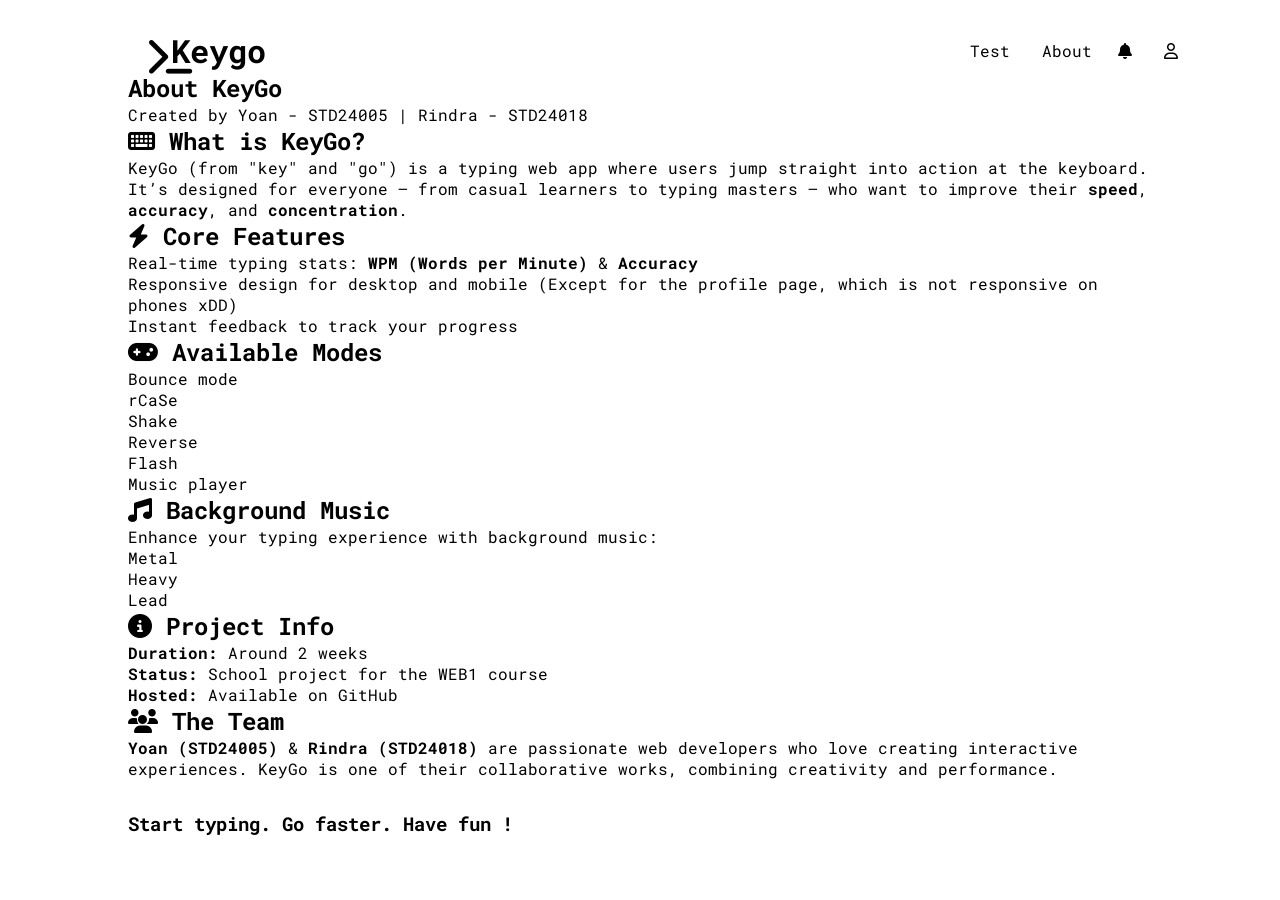
==== about.html @ ed084274 "Ajout de fichier about.html avec la description du projet , fonctionnalité et equipe" ====
<!DOCTYPE html>
<html lang="en">

<head>
    <meta charset="UTF-8">
    <meta name="viewport" content="width=device-width, initial-scale=1.0">
    <title>Keygo.com</title>
    <link rel="stylesheet" href="assets/css/about.css">
    <link rel="shortcut icon" href="assets/img/logo_keygo.png" type="image/x-icon">
    <link href='https://fonts.googleapis.com/css?family=Roboto Mono' rel='stylesheet'>
    <link rel="stylesheet" href="https://cdnjs.cloudflare.com/ajax/libs/font-awesome/6.7.2/css/all.min.css" integrity="sha512-Evv84Mr4kqVGRNSgIGL/F/aIDqQb7xQ2vcrdIwxfjThSH8CSR7PBEakCr51Ck+w+/U6swU2Im1vVX0SVk9ABhg==" crossorigin="anonymous" referrerpolicy="no-referrer" />
    <script defer src="assets/js/nav.js "></script>

</head>
<body>

    <header>
        <div id="navMenu">
        </div>
        <h2>About KeyGo</h2>
    </header>
    <main>
        
          <div class="container">
            <p class="creators">Created by Yoan - STD24005 | Rindra - STD24018</p>
        
            <h2><i class="fas fa-keyboard"></i> What is KeyGo?</h2>
            <p>
              <span class="highlight">KeyGo</span> (from "key" and "go") is a typing web app where users jump straight into action at the keyboard.
              It’s designed for everyone — from casual learners to typing masters — who want to improve their <strong>speed</strong>, <strong>accuracy</strong>, and <strong>concentration</strong>.
            </p>
        
            <h2><i class="fas fa-bolt"></i> Core Features</h2>
            <ul>
              <li>Real-time typing stats: <strong>WPM (Words per Minute)</strong> & <strong>Accuracy</strong></li>
              <li>Responsive design for desktop and mobile (Except for the profile page, which is not responsive on phones xDD)</li>
              <li>Instant feedback to track your progress</li>
            </ul>
        
            <h2><i class="fas fa-gamepad"></i> Available Modes</h2>
            <ul>
              <li>Bounce mode</li>
              <li>rCaSe</li>
              <li>Shake</li>
              <li>Reverse</li>
              <li>Flash</li>
              <li>Music player</li>
            </ul>
        
            <h2><i class="fas fa-music"></i> Background Music</h2>
            <p>Enhance your typing experience with background music:</p>
            <ul>
              <li>Metal</li>
              <li>Heavy</li>
              <li>Lead</li>
            </ul>
        
            <h2><i class="fas fa-info-circle"></i> Project Info</h2>
            <ul>
              <li><strong>Duration:</strong> Around 2 weeks</li>
              <li><strong>Status:</strong> School project for the WEB1 course</li>
              <li><strong>Hosted:</strong> Available on GitHub</li>
            </ul>
        
            <h2><i class="fas fa-users"></i> The Team</h2>
            <p><strong>Yoan (STD24005)</strong> & <strong>Rindra (STD24018)</strong> are passionate web developers who love creating interactive experiences. KeyGo is one of their collaborative works, combining creativity and performance.</p>
        
            <p style="margin-top: 2rem; font-weight: bold; font-size: 1.2rem;">Start typing. Go faster. Have fun !</p>
          </div>
    </main>
    
</body>
</html>
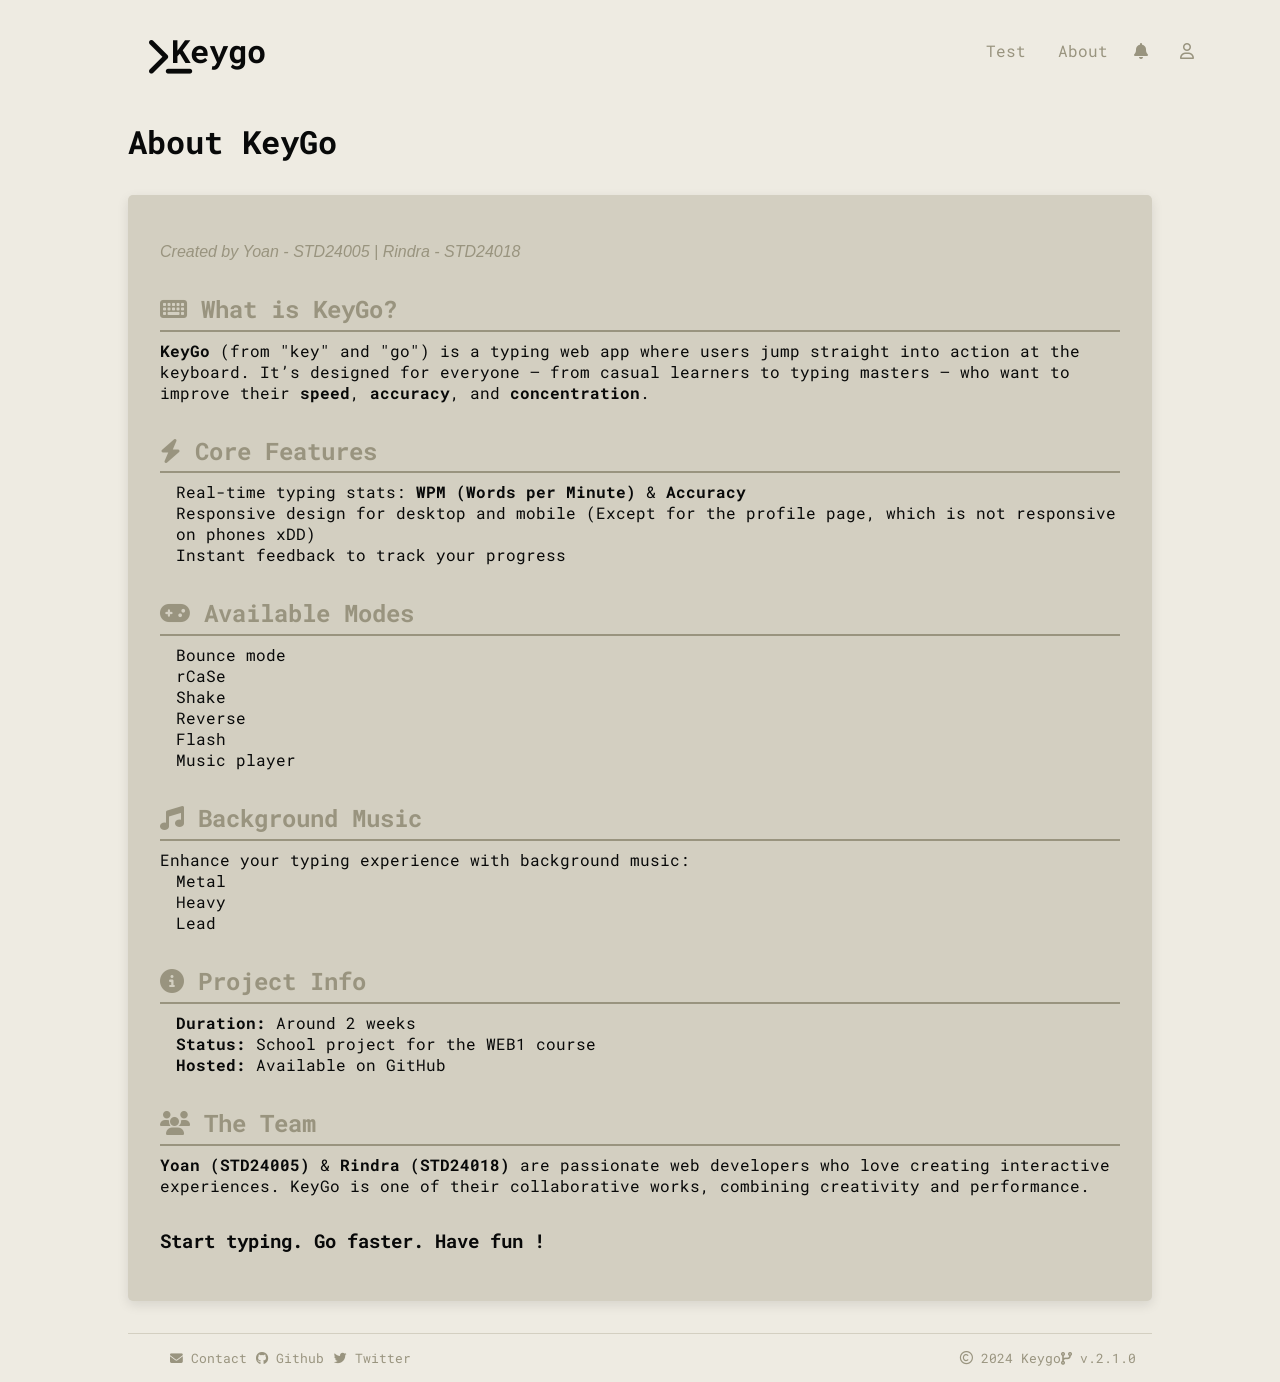
==== commit 3b05e7a0: "Ajout du footer dans la page About" ====
--- a/about.html
+++ b/about.html
@@ -10,6 +10,7 @@
     <link href='https://fonts.googleapis.com/css?family=Roboto Mono' rel='stylesheet'>
     <link rel="stylesheet" href="https://cdnjs.cloudflare.com/ajax/libs/font-awesome/6.7.2/css/all.min.css" integrity="sha512-Evv84Mr4kqVGRNSgIGL/F/aIDqQb7xQ2vcrdIwxfjThSH8CSR7PBEakCr51Ck+w+/U6swU2Im1vVX0SVk9ABhg==" crossorigin="anonymous" referrerpolicy="no-referrer" />
     <script defer src="assets/js/nav.js "></script>
+    <script defer src="assets/js/footer.js"></script>
 
 </head>
 <body>
@@ -68,6 +69,8 @@
             <p style="margin-top: 2rem; font-weight: bold; font-size: 1.2rem;">Start typing. Go faster. Have fun !</p>
           </div>
     </main>
+
+    <div id="footer"></div>
     
 </body>
 </html>
--- a/assets/css/about.css
+++ b/assets/css/about.css
@@ -0,0 +1,70 @@
+:root {
+  --bg_color: #EEEBE2;
+  --main-color: #080909;
+  --secondary-color: #99947F;
+  --sub_alt_color: #D3CFC1;
+}
+
+body {
+  margin: 0;
+  padding: 0;    
+  font-family: 'Roboto Mono', 'Arial';
+  background-color: var(--bg_color);
+  color: var(--main-color);
+}
+
+
+header h2 {
+  margin-top :3rem;
+  font-size: 2rem;
+}
+
+.container {
+  margin: 2rem auto;
+  padding: 2rem 2rem 3rem 2rem;
+  background-color: var(--sub_alt_color);
+  border-radius: 5px;
+  box-shadow: 0 4px 12px rgba(0,0,0,0.1);
+}
+
+.container h2 {
+  border-bottom: 2px solid var(--secondary-color);
+  padding-bottom: 0.3rem;
+  margin-top: 2rem;
+  margin-bottom: 0.5rem;
+  color: #99947F;
+}
+
+ul {
+  list-style-type: none;
+  padding-left: 1rem;
+}
+
+
+.creators, .credits {
+  font-style: italic;
+  color: var(--secondary-color);
+  margin-top: 1rem;
+}
+
+.highlight {
+  font-weight: bold;
+}
+
+footer {
+  text-align: center;
+  padding: 1rem;
+  margin-top: 3rem;
+  font-size: 0.9rem;
+  color: var(--secondary-color);
+}
+
+@media (max-width: 600px) {
+  .container {
+    padding: 1rem;
+  }
+
+  header h1 {
+    font-size: 1.5rem;
+  }
+}
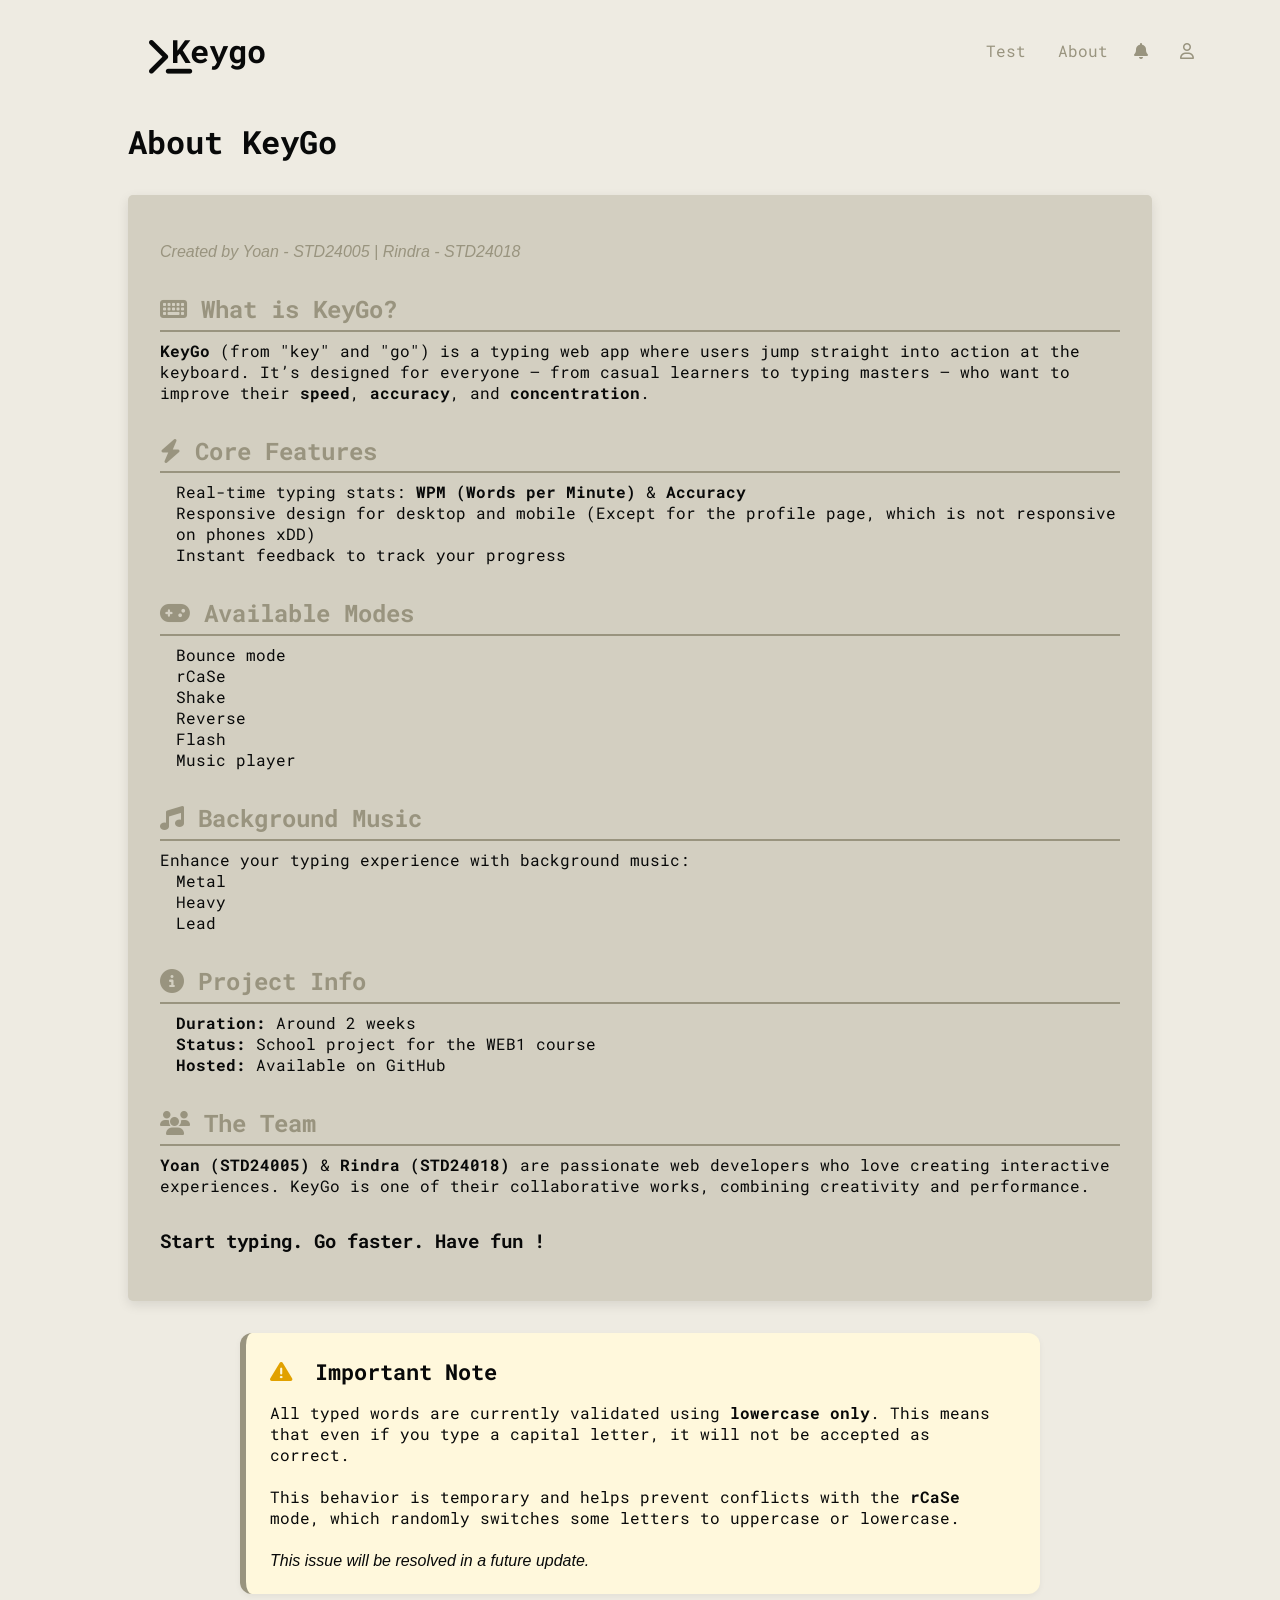
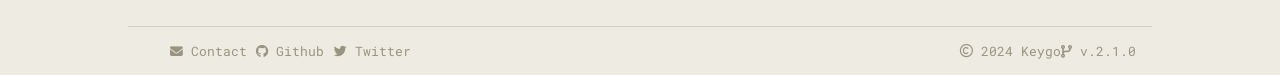
==== commit 4c2e9c15: "Ajout et Stylisation d'un point important concernant la validation des mots qui seront tous en minus" ====
--- a/about.html
+++ b/about.html
@@ -68,6 +68,19 @@
         
             <p style="margin-top: 2rem; font-weight: bold; font-size: 1.2rem;">Start typing. Go faster. Have fun !</p>
           </div>
+          <div class="alert-box">
+            <h2><i class="fa-solid fa-triangle-exclamation"></i> Important Note</h2>
+            <p>
+              All typed words are currently validated using <strong>lowercase only</strong>. 
+              This means that even if you type a capital letter, it will not be accepted as correct.
+              <br><br>
+              This behavior is temporary and helps prevent conflicts with the <strong>rCaSe</strong> mode, 
+              which randomly switches some letters to uppercase or lowercase.
+              <br><br>
+              <em>This issue will be resolved in a future update.</em>
+            </p>
+          </div>
+          
     </main>
 
     <div id="footer"></div>
--- a/assets/css/about.css
+++ b/assets/css/about.css
@@ -51,6 +51,26 @@
   font-weight: bold;
 }
 
+.alert-box{
+  background-color: #fff8dc;
+  border-left: 6px solid var(--secondary-color);
+  padding: 1.5rem;
+  border-radius: 12px;
+  margin: 2rem auto;
+  max-width: 800px;
+  box-shadow: 0 2px 6px rgba(0,0,0,0.05);
+  font-size: 1rem;
+  color: var(--main-color);
+}
+.alert-box h2{
+  font-size: 1.4rem;
+  margin-bottom: 1rem;
+}
+.alert-box h2 i {
+  margin-right: 10px;
+  color: #e1a100;
+}
+
 footer {
   text-align: center;
   padding: 1rem;
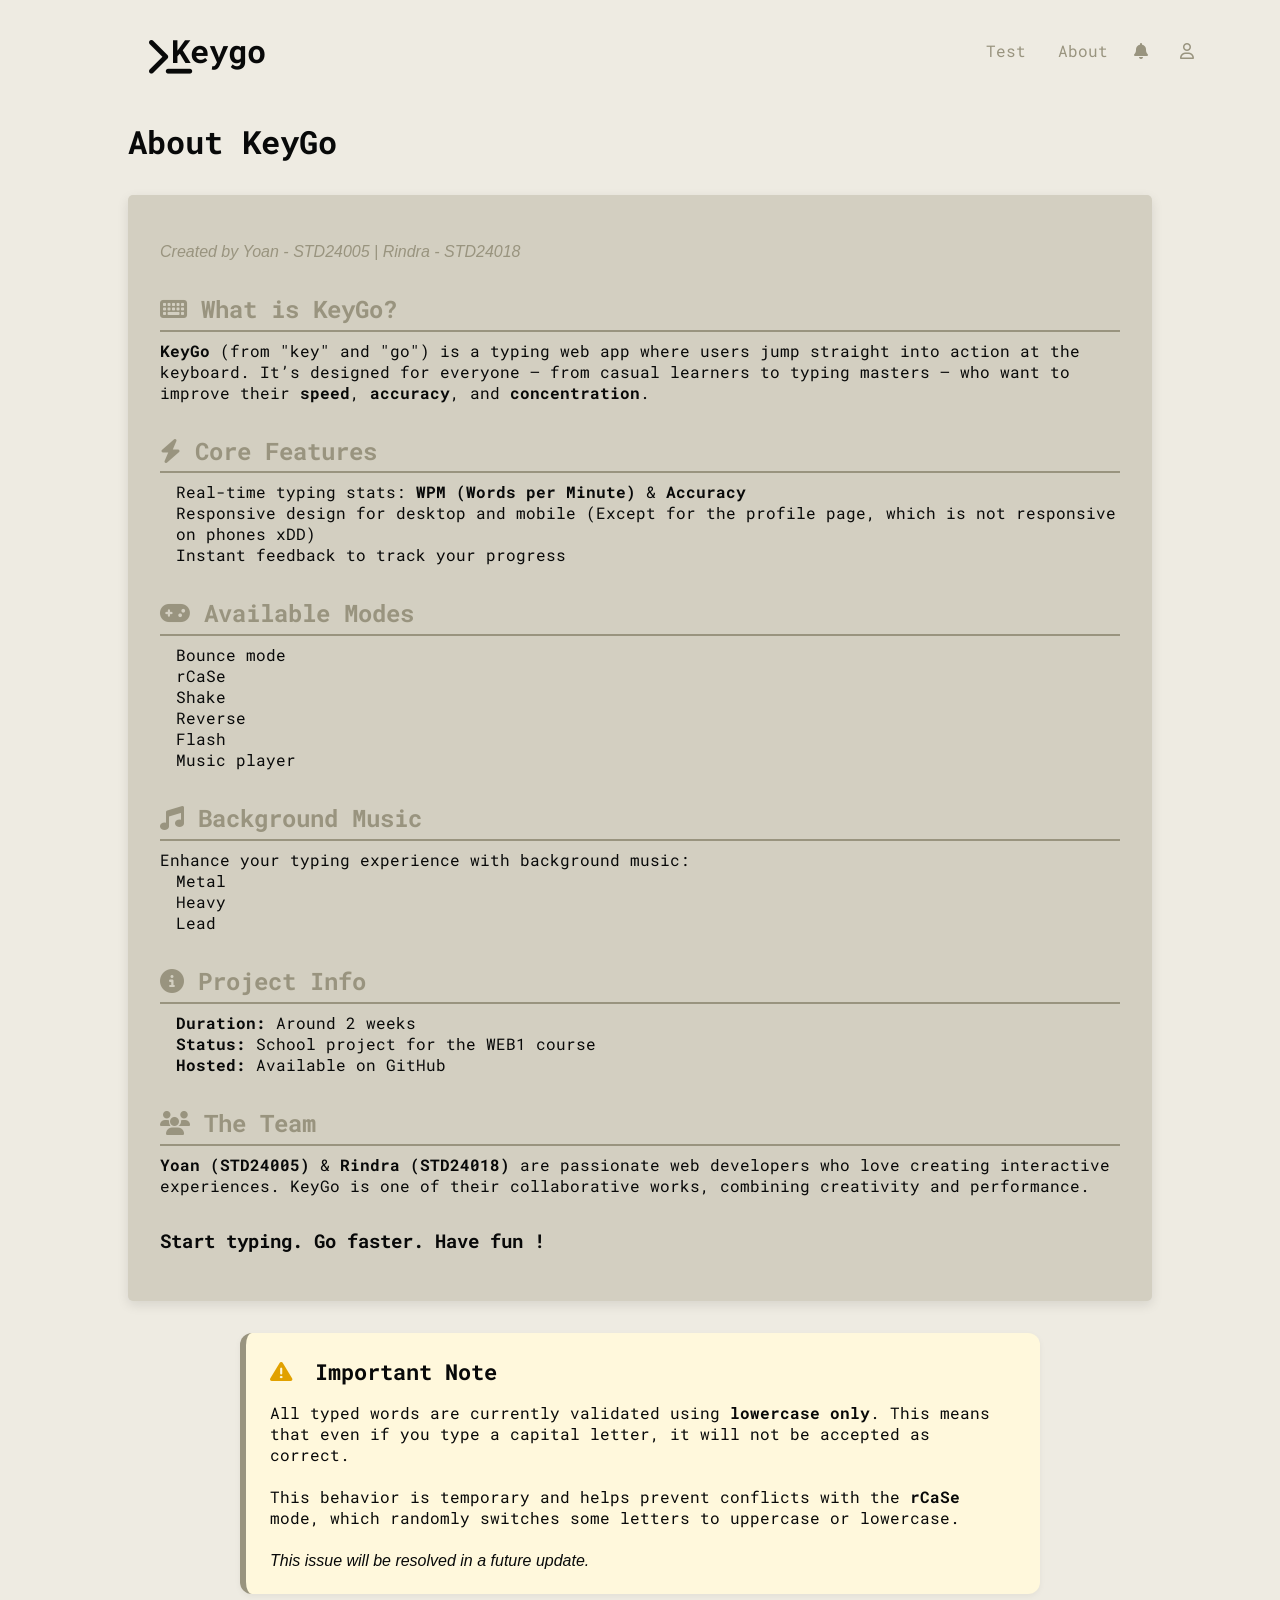
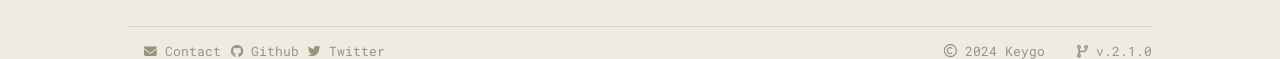
==== commit 0b548b27: "Reglage du footer" ====
--- a/about.html
+++ b/about.html
@@ -9,6 +9,7 @@
     <link rel="shortcut icon" href="assets/img/logo_keygo.png" type="image/x-icon">
     <link href='https://fonts.googleapis.com/css?family=Roboto Mono' rel='stylesheet'>
     <link rel="stylesheet" href="https://cdnjs.cloudflare.com/ajax/libs/font-awesome/6.7.2/css/all.min.css" integrity="sha512-Evv84Mr4kqVGRNSgIGL/F/aIDqQb7xQ2vcrdIwxfjThSH8CSR7PBEakCr51Ck+w+/U6swU2Im1vVX0SVk9ABhg==" crossorigin="anonymous" referrerpolicy="no-referrer" />
+    <link rel="stylesheet" href="assets/css/footer.css">
     <script defer src="assets/js/nav.js "></script>
     <script defer src="assets/js/footer.js"></script>
 
--- a/assets/css/about.css
+++ b/assets/css/about.css
@@ -71,13 +71,7 @@
   color: #e1a100;
 }
 
-footer {
-  text-align: center;
-  padding: 1rem;
-  margin-top: 3rem;
-  font-size: 0.9rem;
-  color: var(--secondary-color);
-}
+
 
 @media (max-width: 600px) {
   .container {
--- a/assets/css/footer.css
+++ b/assets/css/footer.css
@@ -0,0 +1,14 @@
+/*---------------------------------------FOOTER-------------------- */
+footer {
+    border-top: 1px solid var(--sub_alt_color);
+    padding-top: 1rem;
+    width: 80vw;
+    font-size: 0.8rem;
+    margin: 1rem auto 0 auto;
+}
+footer ul:nth-child(1) li{
+  padding-right: 0.6rem;
+}
+footer ul:nth-child(2) li{
+  padding-left: 2rem;
+}
